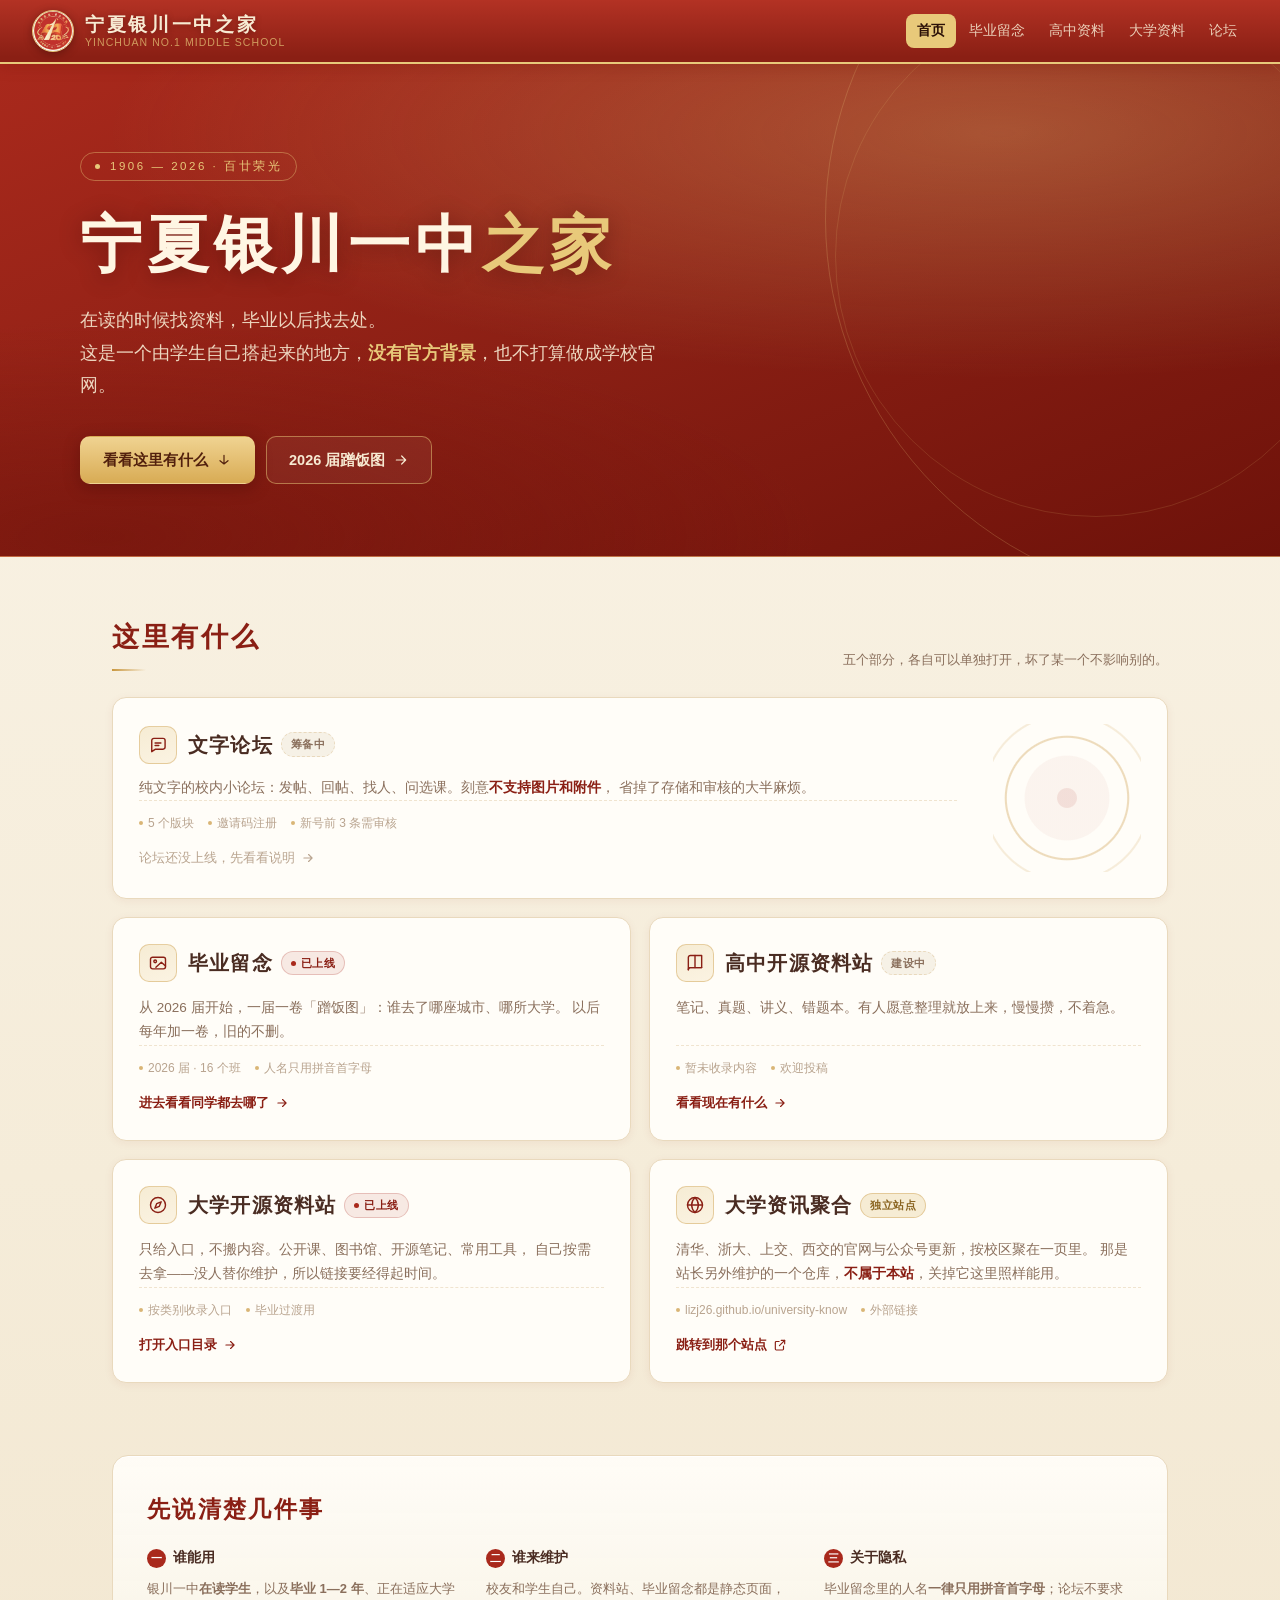
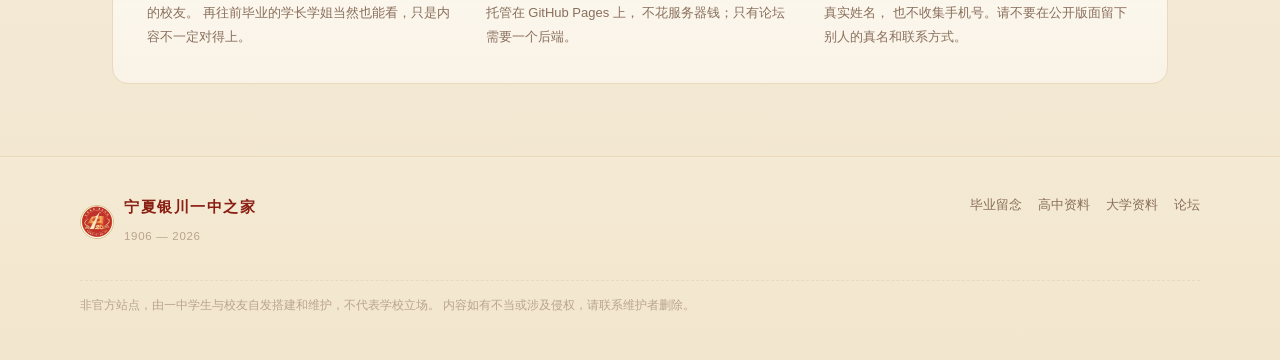
==== index.html @ 3a94ba64 "搭建宁夏银川一中之家门户：论坛占位、毕业留念按届分卷、高中/大学资料站 四个子站 + 门户首页，纯静态、无构建、无依赖，托管在 GitHub Pages。  - 门户：五个入口，视觉取自百廿校庆的绛红" ====
<!DOCTYPE html>
<html lang="zh-CN">
<head>
<meta charset="utf-8">
<meta name="viewport" content="width=device-width, initial-scale=1, viewport-fit=cover">
<meta name="theme-color" content="#a9291c">
<meta name="description" content="宁夏银川一中之家：文字论坛、毕业留念（蹭饭图）、高中开源资料、大学开源资料入口。面向银川一中在读学生与毕业 1—2 年的校友。">
<title>宁夏银川一中之家</title>
<link rel="icon" href="assets/emblem.png">
<link rel="stylesheet" href="assets/portal.css">
</head>
<body>

<header class="top">
  <a class="brand" href="./">
    <img class="brand-mark" src="assets/emblem.png" alt="" width="42" height="42">
    <span class="brand-text">
      <b>宁夏银川一中之家</b>
      <i>Yinchuan No.1 Middle School</i>
    </span>
  </a>
  <nav class="top-nav" aria-label="主导航">
    <a href="./" aria-current="page">首页</a>
    <a href="memory/">毕业留念</a>
    <a href="highschool/">高中资料</a>
    <a href="university/">大学资料</a>
    <a href="forum/" data-forum>论坛</a>
  </nav>
</header>

<section class="hero">
  <div class="hero-inner">
    <div class="hero-strip"><span></span>1906 — 2026 · 百廿荣光</div>
    <h1>宁夏银川一中<em>之家</em></h1>
    <p class="hero-sub">
      在读的时候找资料，毕业以后找去处。<br>
      这是一个由学生自己搭起来的地方，<b>没有官方背景</b>，也不打算做成学校官网。
    </p>
    <div class="hero-actions">
      <a class="btn btn-primary" href="#entries">
        看看这里有什么
        <svg viewBox="0 0 24 24" fill="none" stroke="currentColor" stroke-width="1.8" stroke-linecap="round" stroke-linejoin="round" aria-hidden="true"><path d="M12 5v13M6 13l6 5 6-5"/></svg>
      </a>
      <a class="btn btn-ghost" href="memory/">
        2026 届蹭饭图
        <svg viewBox="0 0 24 24" fill="none" stroke="currentColor" stroke-width="1.8" stroke-linecap="round" stroke-linejoin="round" aria-hidden="true"><path d="M5 12h13M13 6l6 6-6 6"/></svg>
      </a>
    </div>
  </div>
</section>

<main class="portal">
  <div class="sec-head" id="entries">
    <h2>这里有什么</h2>
    <p>五个部分，各自可以单独打开，坏了某一个不影响别的。</p>
  </div>

  <div class="entries">

    <!-- 1. 论坛 -->
    <a class="card card-main card-off" id="card-forum" href="forum/">
      <div class="card-body">
        <div class="card-top">
          <span class="card-ico" aria-hidden="true">
            <svg viewBox="0 0 24 24" fill="none" stroke="currentColor" stroke-width="1.7" stroke-linecap="round" stroke-linejoin="round"><path d="M20.5 14.5a2.5 2.5 0 0 1-2.5 2.5H9l-4.5 3V6.5A2.5 2.5 0 0 1 7 4h11a2.5 2.5 0 0 1 2.5 2.5z"/><path d="M8.5 9.5h7M8.5 12.5h4.5"/></svg>
          </span>
          <h3>文字论坛 <span class="chip chip-soon" id="forum-chip">筹备中</span></h3>
        </div>
        <p>
          纯文字的校内小论坛：发帖、回帖、找人、问选课。刻意<b>不支持图片和附件</b>，
          省掉了存储和审核的大半麻烦。
        </p>
        <div class="card-meta">
          <span>5 个版块</span>
          <span>邀请码注册</span>
          <span>新号前 3 条需审核</span>
        </div>
        <span class="card-go" id="forum-go">
          论坛还没上线，先看看说明
          <svg viewBox="0 0 24 24" fill="none" stroke="currentColor" stroke-width="2" stroke-linecap="round" stroke-linejoin="round" aria-hidden="true"><path d="M5 12h13M13 6l6 6-6 6"/></svg>
        </span>
      </div>
      <div class="card-art" aria-hidden="true"></div>
    </a>

    <!-- 2. 毕业留念 -->
    <a class="card" href="memory/">
      <div class="card-top">
        <span class="card-ico" aria-hidden="true">
          <svg viewBox="0 0 24 24" fill="none" stroke="currentColor" stroke-width="1.7" stroke-linecap="round" stroke-linejoin="round"><rect x="3" y="5" width="18" height="14" rx="2.5"/><circle cx="8.6" cy="10" r="1.6"/><path d="m21 15.5-5-4.5-6.5 6"/></svg>
        </span>
        <h3>毕业留念 <span class="chip chip-live">已上线</span></h3>
      </div>
      <p>
        从 2026 届开始，一届一卷「蹭饭图」：谁去了哪座城市、哪所大学。
        以后每年加一卷，旧的不删。
      </p>
      <div class="card-meta">
        <span>2026 届 · 16 个班</span>
        <span>人名只用拼音首字母</span>
      </div>
      <span class="card-go">进去看看同学都去哪了
        <svg viewBox="0 0 24 24" fill="none" stroke="currentColor" stroke-width="2" stroke-linecap="round" stroke-linejoin="round" aria-hidden="true"><path d="M5 12h13M13 6l6 6-6 6"/></svg>
      </span>
    </a>

    <!-- 3. 高中开源资料 -->
    <a class="card" href="highschool/">
      <div class="card-top">
        <span class="card-ico" aria-hidden="true">
          <svg viewBox="0 0 24 24" fill="none" stroke="currentColor" stroke-width="1.7" stroke-linecap="round" stroke-linejoin="round"><path d="M4 5.5A2.5 2.5 0 0 1 6.5 3H20v14.5H6.5A2.5 2.5 0 0 0 4 20z"/><path d="M12 3v14.5"/><path d="M4 20a2.5 2.5 0 0 1 2.5-2.5H20"/></svg>
        </span>
        <h3>高中开源资料站 <span class="chip chip-soon">建设中</span></h3>
      </div>
      <p>
        笔记、真题、讲义、错题本。有人愿意整理就放上来，慢慢攒，不着急。
      </p>
      <div class="card-meta">
        <span>暂未收录内容</span>
        <span>欢迎投稿</span>
      </div>
      <span class="card-go">看看现在有什么
        <svg viewBox="0 0 24 24" fill="none" stroke="currentColor" stroke-width="2" stroke-linecap="round" stroke-linejoin="round" aria-hidden="true"><path d="M5 12h13M13 6l6 6-6 6"/></svg>
      </span>
    </a>

    <!-- 4. 大学开源资料 -->
    <a class="card" href="university/">
      <div class="card-top">
        <span class="card-ico" aria-hidden="true">
          <svg viewBox="0 0 24 24" fill="none" stroke="currentColor" stroke-width="1.7" stroke-linecap="round" stroke-linejoin="round"><circle cx="12" cy="12" r="9"/><path d="m15.8 8.2-2.2 5.4-5.4 2.2 2.2-5.4z"/></svg>
        </span>
        <h3>大学开源资料站 <span class="chip chip-live">已上线</span></h3>
      </div>
      <p>
        只给入口，不搬内容。公开课、图书馆、开源笔记、常用工具，
        自己按需去拿——没人替你维护，所以链接要经得起时间。
      </p>
      <div class="card-meta">
        <span>按类别收录入口</span>
        <span>毕业过渡用</span>
      </div>
      <span class="card-go">打开入口目录
        <svg viewBox="0 0 24 24" fill="none" stroke="currentColor" stroke-width="2" stroke-linecap="round" stroke-linejoin="round" aria-hidden="true"><path d="M5 12h13M13 6l6 6-6 6"/></svg>
      </span>
    </a>

    <!-- 5. 大学资讯聚合（外部独立站） -->
    <a class="card" href="https://lizj26.github.io/university-know/" target="_blank" rel="noopener" data-ext="universityKnow">
      <div class="card-top">
        <span class="card-ico" aria-hidden="true">
          <svg viewBox="0 0 24 24" fill="none" stroke="currentColor" stroke-width="1.7" stroke-linecap="round" stroke-linejoin="round"><circle cx="12" cy="12" r="9"/><path d="M3 12h18"/><path d="M12 3c2.6 2.5 4 5.6 4 9s-1.4 6.5-4 9c-2.6-2.5-4-5.6-4-9s1.4-6.5 4-9z"/></svg>
        </span>
        <h3>大学资讯聚合 <span class="chip chip-ext">独立站点</span></h3>
      </div>
      <p>
        清华、浙大、上交、西交的官网与公众号更新，按校区聚在一页里。
        那是站长另外维护的一个仓库，<b>不属于本站</b>，关掉它这里照样能用。
      </p>
      <div class="card-meta">
        <span>lizj26.github.io/university-know</span>
        <span>外部链接</span>
      </div>
      <span class="card-go">跳转到那个站点
        <svg viewBox="0 0 24 24" fill="none" stroke="currentColor" stroke-width="2" stroke-linecap="round" stroke-linejoin="round" aria-hidden="true"><path d="M14 4h6v6"/><path d="M20 4 11 13"/><path d="M18 14v5a1.5 1.5 0 0 1-1.5 1.5H5.5A1.5 1.5 0 0 1 4 19V7.5A1.5 1.5 0 0 1 5.5 6h5"/></svg>
      </span>
    </a>

  </div>

  <section class="about">
    <h2>先说清楚几件事</h2>
    <div class="notes">
      <div class="note">
        <h3><i>一</i>谁能用</h3>
        <p>
          银川一中<b>在读学生</b>，以及<b>毕业 1—2 年</b>、正在适应大学的校友。
          再往前毕业的学长学姐当然也能看，只是内容不一定对得上。
        </p>
      </div>
      <div class="note">
        <h3><i>二</i>谁来维护</h3>
        <p>
          校友和学生自己。资料站、毕业留念都是静态页面，托管在 GitHub Pages 上，
          不花服务器钱；只有论坛需要一个后端。
        </p>
      </div>
      <div class="note">
        <h3><i>三</i>关于隐私</h3>
        <p>
          毕业留念里的人名<b>一律只用拼音首字母</b>；论坛不要求真实姓名，
          也不收集手机号。请不要在公开版面留下别人的真名和联系方式。
        </p>
      </div>
    </div>
  </section>
</main>

<footer>
  <div class="foot-inner">
    <div class="foot-brand">
      <img src="assets/emblem.png" alt="" width="34" height="34">
      <div>
        <b>宁夏银川一中之家</b>
        <span>1906 — 2026</span>
      </div>
    </div>
    <div class="foot-links">
      <a href="memory/">毕业留念</a>
      <a href="highschool/">高中资料</a>
      <a href="university/">大学资料</a>
      <a href="forum/">论坛</a>
    </div>
    <p class="foot-note">
      非官方站点，由一中学生与校友自发搭建和维护，不代表学校立场。
      内容如有不当或涉及侵权，请联系维护者删除。
    </p>
  </div>
</footer>

<script src="assets/site.config.js"></script>
<script>
(function(){
  var cfg = window.YCYEZ || {};

  /* 论坛：后端地址填了才可点，否则保持「筹备中」并指向占位说明页 */
  var card = document.getElementById("card-forum");
  var chip = document.getElementById("forum-chip");
  var go   = document.getElementById("forum-go");

  if (cfg.forumUrl) {
    card.classList.remove("card-off");
    card.href = cfg.forumUrl;
    card.target = "_blank";
    card.rel = "noopener";
    if (chip) { chip.className = "chip chip-live"; chip.textContent = "已上线"; }
    if (go) { go.firstChild.nodeValue = "进入论坛 "; }
    document.querySelectorAll("[data-forum]").forEach(function(a){
      a.href = cfg.forumUrl;
      a.target = "_blank";
      a.rel = "noopener";
    });
  }

  /* 外部站点地址以配置为准 */
  var ext = document.querySelector("[data-ext='universityKnow']");
  if (ext && cfg.universityKnow) ext.href = cfg.universityKnow;

  /* 平滑滚动（尊重「减少动态效果」偏好） */
  var reduce = window.matchMedia("(prefers-reduced-motion: reduce)").matches;
  document.querySelectorAll('a[href^="#"]').forEach(function(a){
    a.addEventListener("click", function(e){
      var t = document.querySelector(a.getAttribute("href"));
      if (!t) return;
      e.preventDefault();
      t.scrollIntoView({behavior: reduce ? "auto" : "smooth", block: "start"});
    });
  });
})();
</script>
</body>
</html>
---- assets/portal.css ----
/* ============================================================
 * 宁夏银川一中之家 · 门户样式
 * 视觉沿用「百廿校庆」绛红 + 鎏金，与毕业留念子站同一套语言
 * ============================================================ */

:root{
  --bg:#faf4e8;
  --paper:#fffdf8;
  --ink:#4a2c22;
  --ink-soft:#8a6f5c;
  --ink-faint:#b9a48f;

  --red:#a9291c;
  --red-deep:#8a1f14;
  --red-dark:#6e120a;
  --red-soft:#f7e8dd;

  --gold:#c9973f;
  --gold-hi:#e8c97a;
  --gold-soft:#f6ecd4;

  --line:#e9d9bd;
  --line-soft:#f0e4cf;

  --ease:cubic-bezier(.22,.61,.36,1);
}

*{box-sizing:border-box;margin:0;padding:0}

html{-webkit-text-size-adjust:100%}
body{
  font-family:"PingFang SC","Microsoft YaHei","Source Han Sans SC","Noto Sans SC",sans-serif;
  color:var(--ink);
  background:var(--bg);
  background-image:linear-gradient(180deg,#faf4e8 0%,#f5ecd9 60%,#f2e6cf 100%);
  min-height:100vh;
  display:flex;flex-direction:column;   /* 内容短时把页脚压到底 */
  line-height:1.7;
  -webkit-font-smoothing:antialiased;
}
main{flex:1 0 auto}
@supports (min-height:100dvh){ body{min-height:100dvh} }

a{color:inherit;text-decoration:none}
img{max-width:100%;display:block}
button{font:inherit;color:inherit}

:focus-visible{
  outline:2px solid var(--gold);
  outline-offset:3px;
  border-radius:4px;
}

/* 楷体标题（系统自带，不额外加载字体） */
.kai{
  font-family:"KaiTi","STKaiti","Kaiti SC","PingFang SC",serif;
  font-weight:700;
}

/* ============================ 顶栏 ============================ */
.top{
  position:sticky;top:0;z-index:40;
  display:flex;align-items:center;gap:16px;flex-wrap:wrap;
  padding:10px clamp(14px,3vw,32px);
  background:linear-gradient(180deg,#b33224,#8a1f14 92%);
  border-bottom:2px solid var(--gold-hi);
  box-shadow:0 2px 14px rgba(110,18,10,.28);
  padding-top:calc(10px + env(safe-area-inset-top));
}

.brand{display:flex;align-items:center;gap:11px;min-width:0;flex:1 1 auto}
.brand-mark{
  width:42px;height:42px;flex:0 0 auto;border-radius:50%;
  border:1.5px solid var(--gold-hi);
  box-shadow:0 2px 8px rgba(60,10,6,.45);
  object-fit:cover;background:#8a1f14;
}
.brand-text{display:flex;flex-direction:column;min-width:0;line-height:1.25}
.brand-text b{
  font-family:"KaiTi","STKaiti",serif;font-weight:700;
  font-size:19px;letter-spacing:.14em;color:#f7ead2;
  text-shadow:0 1px 6px rgba(60,10,6,.45);
  white-space:nowrap;
}
.brand-text i{
  font-style:normal;font-size:10.5px;letter-spacing:.1em;
  color:rgba(232,201,122,.72);text-transform:uppercase;
  white-space:nowrap;overflow:hidden;text-overflow:ellipsis;
}

.top-nav{display:flex;align-items:center;gap:2px;flex-wrap:wrap}
.top-nav a{
  position:relative;display:inline-flex;align-items:center;gap:5px;
  padding:6px 11px;border-radius:8px;
  font-size:13.5px;color:rgba(247,234,210,.86);
  transition:background .18s var(--ease),color .18s var(--ease);
  white-space:nowrap;
}
.top-nav a:hover{background:rgba(247,234,210,.14);color:#fff8e8}
.top-nav a[aria-current=page]{color:#2b1007;background:var(--gold-hi);font-weight:600}
.top-nav a[data-pending]::after{
  content:"";width:5px;height:5px;border-radius:50%;
  background:var(--gold-hi);opacity:.9;
}

/* ============================ 首屏 ============================ */
.hero{
  position:relative;overflow:hidden;
  background:
    radial-gradient(120% 86% at 78% 14%,rgba(232,201,122,.30) 0%,rgba(232,201,122,0) 58%),
    radial-gradient(90% 70% at 8% 96%,rgba(110,18,10,.55) 0%,rgba(110,18,10,0) 62%),
    linear-gradient(158deg,#a9291c 0%,#8a1f14 52%,#6e120a 100%);
  color:#f7ead2;
  padding:clamp(44px,7vw,86px) clamp(14px,3vw,32px) clamp(40px,6vw,72px);
  border-bottom:1px solid rgba(232,201,122,.4);
}
/* 金色细弧线（纯 CSS，不用图片） */
.hero::before,.hero::after{
  content:"";position:absolute;border-radius:50%;
  border:1px solid rgba(232,201,122,.22);
  pointer-events:none;
}
.hero::before{width:min(760px,120vw);height:min(760px,120vw);right:-24%;top:-46%}
.hero::after{width:min(520px,96vw);height:min(520px,96vw);right:-6%;top:-14%;
  border-color:rgba(232,201,122,.14)}

.hero-inner{position:relative;z-index:1;max-width:1120px;margin:0 auto}

.hero-strip{
  display:inline-flex;align-items:center;gap:10px;
  font-size:11.5px;letter-spacing:.22em;color:var(--gold-hi);
  border:1px solid rgba(232,201,122,.42);
  border-radius:999px;padding:4px 14px;margin-bottom:clamp(18px,3vw,28px);
  text-transform:uppercase;
}
.hero-strip span{width:5px;height:5px;border-radius:50%;background:var(--gold-hi)}

.hero h1{
  font-family:"KaiTi","STKaiti",serif;font-weight:700;
  font-size:clamp(34px,6.4vw,62px);
  letter-spacing:.08em;line-height:1.18;
  color:#fff6e3;
  text-shadow:0 3px 22px rgba(50,8,4,.42);
}
.hero h1 em{font-style:normal;color:var(--gold-hi)}

.hero-sub{
  margin-top:clamp(14px,2.4vw,22px);
  font-size:clamp(14.5px,1.9vw,17.5px);
  color:rgba(247,234,210,.9);
  max-width:34em;line-height:1.85;
}
.hero-sub b{color:var(--gold-hi);font-weight:600}

.hero-actions{
  display:flex;flex-wrap:wrap;gap:11px;
  margin-top:clamp(24px,3.6vw,34px);
}
.btn{
  display:inline-flex;align-items:center;gap:8px;
  padding:11px 22px;border-radius:10px;
  font-size:14.5px;font-weight:600;
  transition:transform .18s var(--ease),box-shadow .18s var(--ease),
             background .18s var(--ease),border-color .18s var(--ease);
  border:1px solid transparent;
}
.btn svg{width:16px;height:16px}
.btn-primary{
  background:linear-gradient(180deg,#f0d391,#d8ab54);
  color:#52200d;
  box-shadow:0 4px 16px rgba(60,10,6,.34);
}
.btn-primary:hover{transform:translateY(-2px);box-shadow:0 8px 22px rgba(60,10,6,.42)}
.btn-ghost{
  border-color:rgba(232,201,122,.5);
  color:#f7ead2;background:rgba(247,234,210,.06);
}
.btn-ghost:hover{background:rgba(247,234,210,.16);border-color:var(--gold-hi);transform:translateY(-2px)}

/* ============================ 主体 ============================ */
main.portal{max-width:1120px;margin:0 auto;width:100%;padding:clamp(30px,5vw,58px) clamp(14px,3vw,32px) 0}

.sec-head{
  display:flex;align-items:flex-end;justify-content:space-between;
  gap:14px;flex-wrap:wrap;margin-bottom:clamp(18px,3vw,26px);
}
.sec-head h2{
  font-family:"KaiTi","STKaiti",serif;font-weight:700;
  font-size:clamp(21px,2.8vw,27px);letter-spacing:.1em;color:var(--red-deep);
}
.sec-head h2::after{
  content:"";display:block;width:34px;height:2px;margin-top:8px;
  background:linear-gradient(90deg,var(--gold),rgba(201,151,63,0));
}
.sec-head p{font-size:13px;color:var(--ink-soft);max-width:30em}

/* ---------------------------- 入口卡片 ---------------------------- */
.entries{
  display:grid;grid-template-columns:repeat(2,minmax(0,1fr));
  gap:clamp(12px,1.6vw,18px);
}
.card{
  position:relative;display:flex;flex-direction:column;
  background:var(--paper);
  border:1px solid var(--line);
  border-radius:14px;
  padding:clamp(18px,2.4vw,26px);
  box-shadow:0 2px 10px rgba(138,31,20,.06);
  transition:transform .2s var(--ease),box-shadow .2s var(--ease),border-color .2s var(--ease);
  overflow:hidden;
}
/* 顶部金线，hover 时从中间展开 */
.card::before{
  content:"";position:absolute;top:0;left:0;right:0;height:2px;
  background:linear-gradient(90deg,rgba(201,151,63,0),var(--gold),rgba(201,151,63,0));
  transform:scaleX(0);transform-origin:center;
  transition:transform .32s var(--ease);
}
.card:hover{
  transform:translateY(-3px);
  border-color:rgba(201,151,63,.55);
  box-shadow:0 12px 30px rgba(138,31,20,.13);
}
.card:hover::before{transform:scaleX(1)}

.card-main{grid-column:1/-1}
@media (min-width:720px){
  .card-main{flex-direction:row;align-items:center;gap:clamp(20px,3vw,36px)}
  .card-main .card-body{flex:1 1 auto}
  .card-main .card-art{flex:0 0 auto;width:148px}
}

.card-top{display:flex;align-items:center;gap:11px;margin-bottom:12px}
.card-ico{
  width:38px;height:38px;flex:0 0 auto;border-radius:10px;
  display:grid;place-items:center;
  background:linear-gradient(160deg,var(--gold-soft),#fbf3e2);
  border:1px solid rgba(201,151,63,.4);
  color:var(--red-deep);
}
.card-ico svg{width:20px;height:20px}

.card h3{
  font-family:"KaiTi","STKaiti",serif;font-weight:700;
  font-size:clamp(17px,2.1vw,20px);letter-spacing:.06em;color:var(--ink);
  display:flex;align-items:center;gap:8px;flex-wrap:wrap;
}
.card p{font-size:13.5px;color:var(--ink-soft);line-height:1.8;margin-top:2px}
.card p b{color:var(--red-deep);font-weight:600}

.chip{
  display:inline-flex;align-items:center;gap:5px;
  font-size:11px;font-weight:600;letter-spacing:.04em;
  padding:2px 9px;border-radius:999px;
  border:1px solid transparent;white-space:nowrap;
}
.chip-live{background:rgba(169,41,28,.09);color:var(--red-deep);border-color:rgba(169,41,28,.22)}
.chip-live::before{content:"";width:5px;height:5px;border-radius:50%;background:var(--red)}
.chip-soon{background:#f6f1e6;color:var(--ink-soft);border-color:var(--line);border-style:dashed}
.chip-ext{background:var(--gold-soft);color:#8a6420;border-color:rgba(201,151,63,.4)}

.card-meta{
  display:flex;flex-wrap:wrap;gap:6px 14px;
  margin-top:auto;                  /* 描述长短不一时，底部元信息对齐 */
  padding-top:12px;
  border-top:1px dashed var(--line-soft);
  font-size:12px;color:var(--ink-faint);
}
.card-meta span{display:inline-flex;align-items:center;gap:5px}
.card-meta span::before{content:"";width:4px;height:4px;border-radius:50%;background:var(--gold);opacity:.7}

.card-go{
  margin-top:14px;
  display:inline-flex;align-items:center;gap:6px;
  font-size:13px;font-weight:600;color:var(--red-deep);
}
.card-go svg{width:14px;height:14px;transition:transform .2s var(--ease)}
.card:hover .card-go svg{transform:translateX(4px)}
.card.card-off .card-go{color:var(--ink-faint);font-weight:500}
.card.card-off:hover{transform:none;box-shadow:0 2px 10px rgba(138,31,20,.06);border-color:var(--line)}
.card.card-off:hover::before{transform:scaleX(0)}

/* 主卡右侧装饰（纯 CSS 同心圆） */
.card-art{
  display:none;aspect-ratio:1;border-radius:14px;
  background:
    radial-gradient(circle at 50% 50%,rgba(169,41,28,.10) 0 9%,rgba(169,41,28,0) 10%),
    radial-gradient(circle at 50% 50%,rgba(169,41,28,.045) 0 40%,transparent 41%),
    radial-gradient(circle at 50% 50%,transparent 0 57%,rgba(201,151,63,.32) 58% 59%,transparent 60%),
    radial-gradient(circle at 50% 50%,transparent 0 78%,rgba(201,151,63,.16) 79% 80%,transparent 81%);
}
@media (min-width:720px){ .card-art{display:block} }

/* ---------------------------- 说明区 ---------------------------- */
.about{
  margin-top:clamp(42px,7vw,72px);
  padding:clamp(22px,3.4vw,34px);
  border:1px solid var(--line);
  border-radius:16px;
  background:
    linear-gradient(180deg,rgba(255,253,248,.96),rgba(250,244,232,.92));
  box-shadow:inset 0 1px 0 #fff;
}
.about h2{
  font-family:"KaiTi","STKaiti",serif;font-weight:700;
  font-size:clamp(19px,2.5vw,23px);letter-spacing:.1em;color:var(--red-deep);
  margin-bottom:18px;
}
.notes{
  display:grid;grid-template-columns:repeat(auto-fit,minmax(228px,1fr));
  gap:clamp(16px,2.6vw,30px);
}
.note h3{
  font-size:13.5px;font-weight:700;color:var(--ink);
  display:flex;align-items:center;gap:7px;margin-bottom:7px;
}
.note h3 i{
  font-style:normal;font-family:"KaiTi",serif;
  width:19px;height:19px;border-radius:50%;
  display:grid;place-items:center;
  font-size:11px;color:#fff;
  background:var(--red);flex:0 0 auto;
}
.note p{font-size:13px;color:var(--ink-soft);line-height:1.85}
.note p strong{color:var(--red-deep);font-weight:600}

/* ============================ 页脚 ============================ */
footer{
  margin-top:clamp(42px,7vw,72px);
  border-top:1px solid var(--line);
  background:linear-gradient(180deg,rgba(246,236,212,.5),rgba(242,230,207,.9));
  padding:clamp(24px,3.6vw,38px) clamp(14px,3vw,32px) calc(clamp(28px,4vw,44px) + env(safe-area-inset-bottom));
}
.foot-inner{
  max-width:1120px;margin:0 auto;
  display:flex;gap:18px;flex-wrap:wrap;align-items:flex-start;justify-content:space-between;
}
.foot-brand{display:flex;align-items:center;gap:10px;min-width:0}
.foot-brand img{width:34px;height:34px;border-radius:50%;border:1px solid rgba(201,151,63,.5)}
.foot-brand b{
  font-family:"KaiTi",serif;font-size:15px;color:var(--red-deep);letter-spacing:.1em;
  display:block;
}
.foot-brand span{font-size:11.5px;color:var(--ink-faint);letter-spacing:.06em}
.foot-links{display:flex;gap:16px;flex-wrap:wrap;font-size:12.5px;color:var(--ink-soft)}
.foot-links a:hover{color:var(--red-deep);text-decoration:underline;text-underline-offset:3px}
.foot-note{
  width:100%;margin-top:14px;padding-top:14px;
  border-top:1px dashed var(--line);
  font-size:11.5px;color:var(--ink-faint);line-height:1.8;
}

/* ============================ 响应式 ============================ */
@media (max-width:719px){
  .entries{grid-template-columns:1fr}
  .brand-text i{display:none}
  .top{padding-left:14px;padding-right:14px}
  .top-nav{width:100%;justify-content:space-between;gap:0;
    border-top:1px solid rgba(232,201,122,.22);margin-top:8px;padding-top:6px}
  .top-nav a{padding:5px 8px;font-size:12.5px}
}

@media (prefers-reduced-motion:reduce){
  *{transition:none!important;animation:none!important}
  .card:hover{transform:none}
}
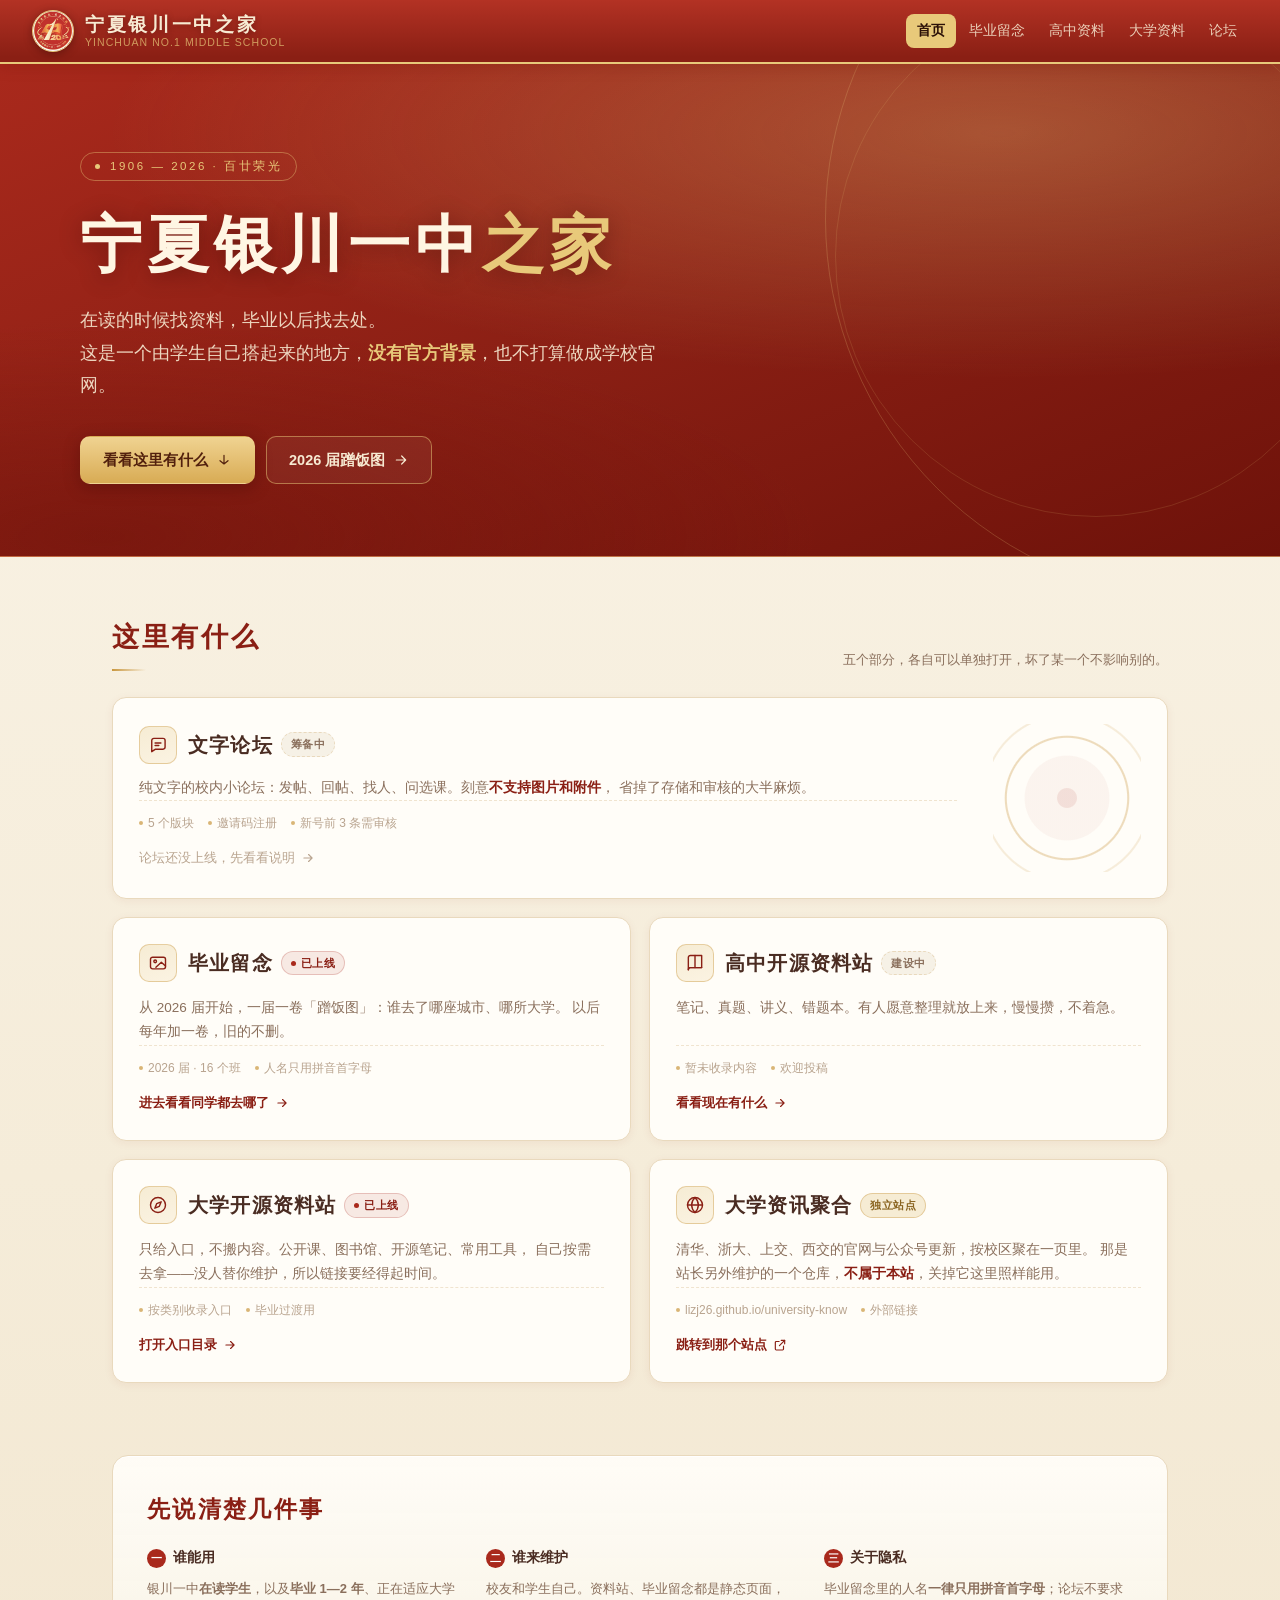
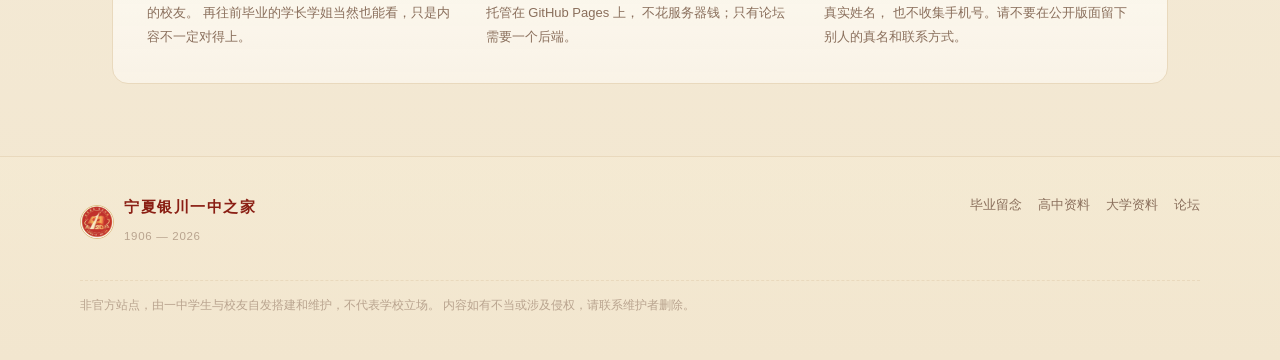
==== commit 456feea1: "图片按真实尺寸重出，重资源改为按需加载，新增零素材 3D 首屏实验 图片：全站 2.5MB → 249KB - 徽标 512px 却只显示 42px，148K → 30K（毕业留念页同款同理） - 头" ====
--- a/index.html
+++ b/index.html
@@ -13,7 +13,7 @@
 
 <header class="top">
   <a class="brand" href="./">
-    <img class="brand-mark" src="assets/emblem.png" alt="" width="42" height="42">
+    <img class="brand-mark" src="assets/emblem.png" alt="" width="42" height="42" decoding="async" fetchpriority="high">
     <span class="brand-text">
       <b>宁夏银川一中之家</b>
       <i>Yinchuan No.1 Middle School</i>
@@ -199,7 +199,7 @@
 <footer>
   <div class="foot-inner">
     <div class="foot-brand">
-      <img src="assets/emblem.png" alt="" width="34" height="34">
+      <img src="assets/emblem.png" alt="" width="34" height="34" loading="lazy" decoding="async">
       <div>
         <b>宁夏银川一中之家</b>
         <span>1906 — 2026</span>
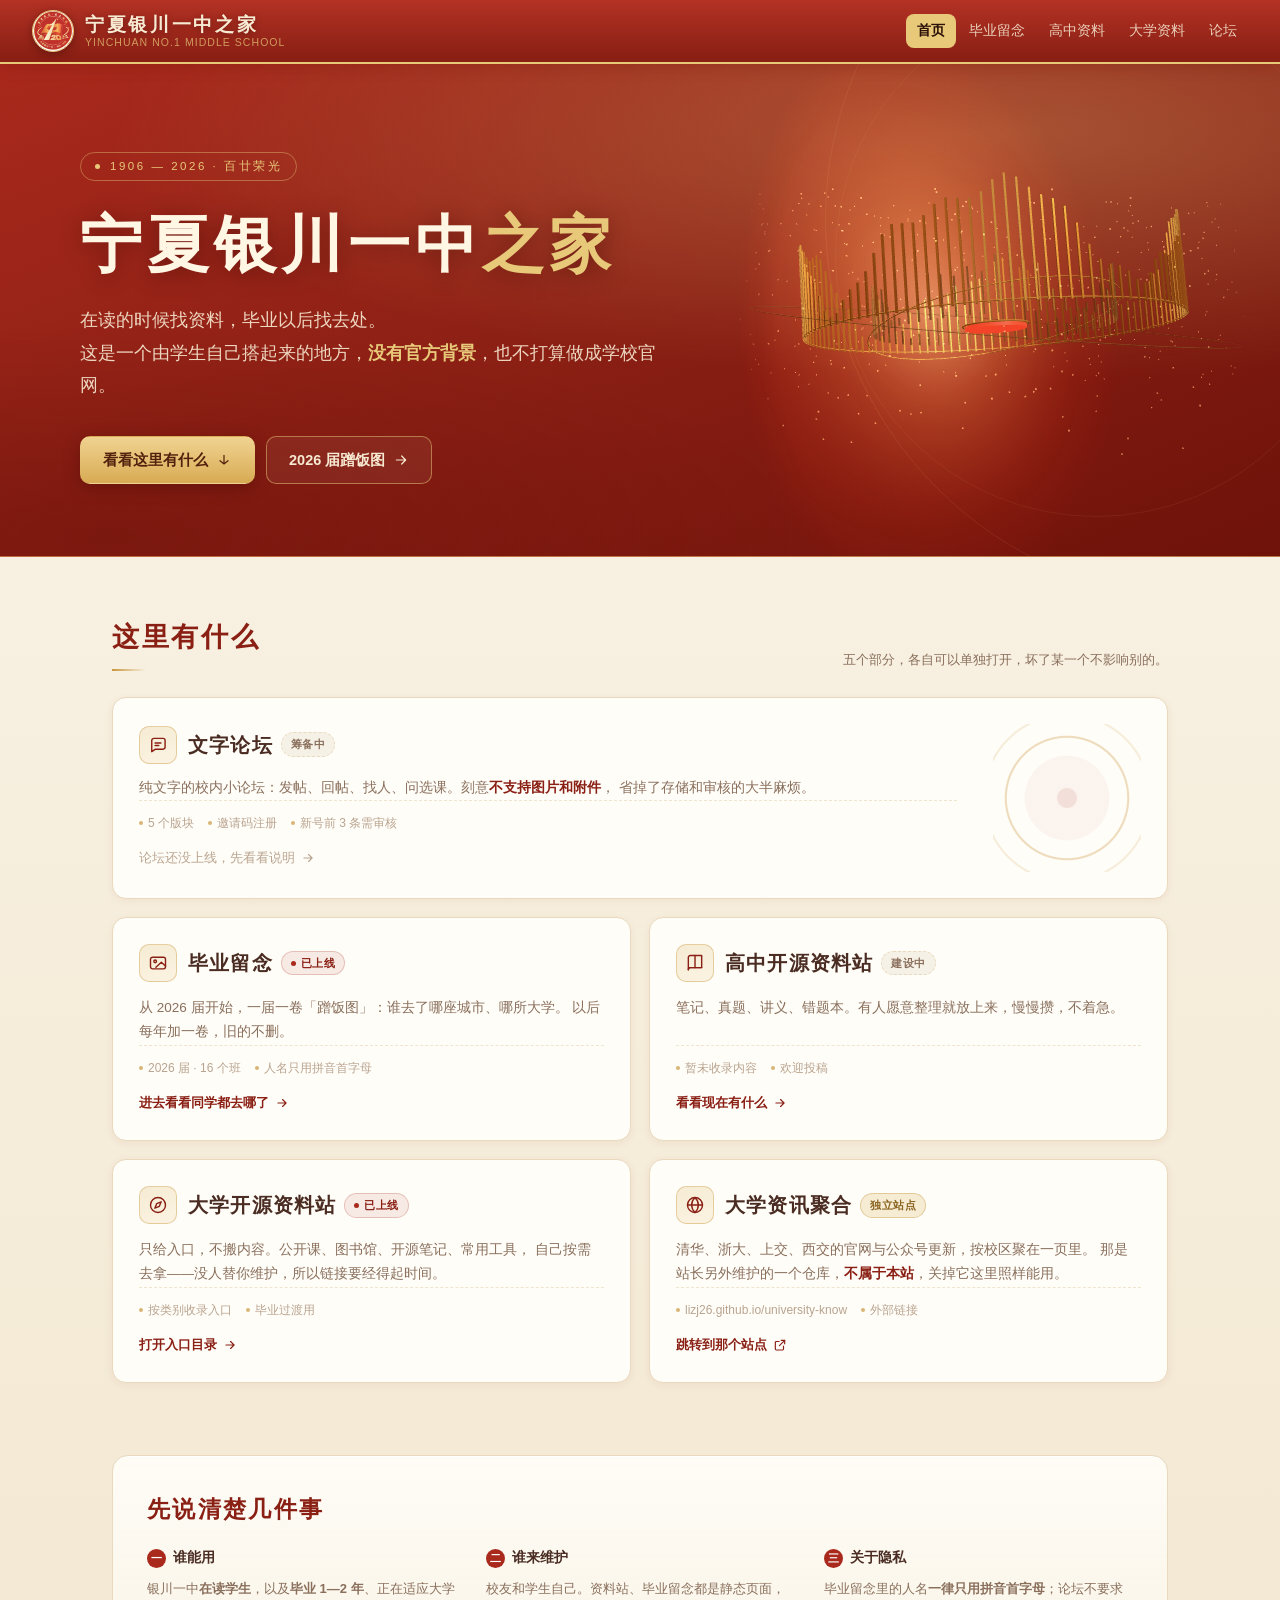
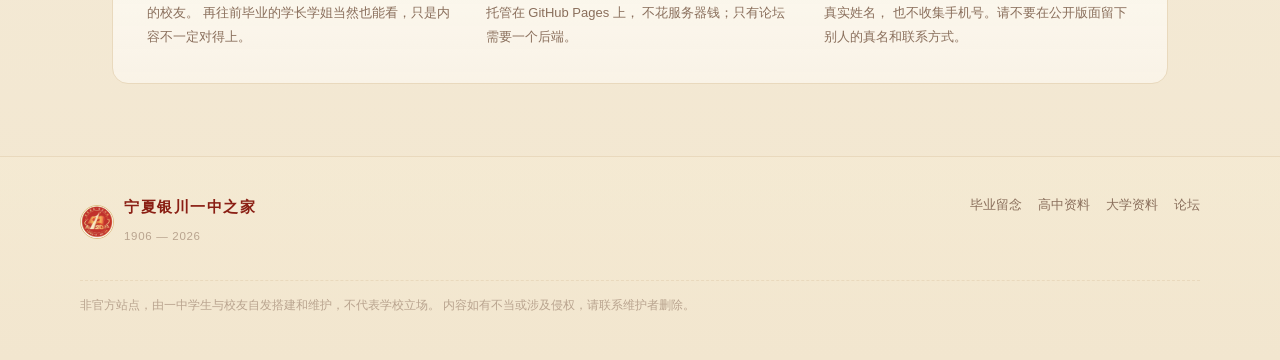
==== commit a9a1af88: "首屏并入零素材 3D（金色光冠），实验页收编为正式实现 - assets/hero3d.js：120 根金柱 + 3 圈细环 + 520 颗金尘 + 中央红印，全部运行时生成，   不加载任何图片/模" ====
--- a/index.html
+++ b/index.html
@@ -29,6 +29,8 @@
 </header>
 
 <section class="hero">
+  <!-- 首屏 3D：零素材，纯程序化。默认透明，脚本挂成功才淡入；关掉它页面一切照旧 -->
+  <div class="hero-3d" id="hero3d-wrap" aria-hidden="true"><canvas id="hero3d"></canvas></div>
   <div class="hero-inner">
     <div class="hero-strip"><span></span>1906 — 2026 · 百廿荣光</div>
     <h1>宁夏银川一中<em>之家</em></h1>
@@ -258,5 +260,49 @@
   });
 })();
 </script>
+
+<script>
+/* ---------- 首屏 3D 按需加载 ----------
+   原则：先让页面能看、能用，3D 永远最后来；条件不满足就一个字节都不下载。
+   下面这段判断必须在任何 load() 之前 —— 一旦脚本发出去就收不回来了。 */
+(function(){
+  var canvas = document.getElementById('hero3d');
+  if (!canvas) return;
+  var force = /[?&]force3d=1/.test(location.search);   /* 调试用：绕过全部判断 */
+
+  if (!force){
+    if (window.innerWidth < 1100) return;              /* 窄屏（CSS 里也已隐藏） */
+    var c = navigator.connection || {};
+    if (c.saveData || /(^|-)2g$/.test(c.effectiveType || '')) return;
+    if (navigator.deviceMemory && navigator.deviceMemory <= 2) return;
+    try { if (matchMedia('(prefers-reduced-motion: reduce)').matches) return; } catch (e) {}
+  }
+
+  function load(src, ok, fail){
+    var s = document.createElement('script');
+    s.src = src;
+    s.async = true;
+    s.onload = ok;
+    s.onerror = fail;
+    document.head.appendChild(s);
+  }
+
+  function boot(){
+    var api = false;
+    try { api = window.YCYEZ_HERO && window.YCYEZ_HERO.mount(canvas); } catch (e) { api = false; }
+    /* 挂不起来就什么都不加：.hero-3d 保持 opacity:0，原有 CSS 视觉原样生效 */
+    if (api) document.body.classList.add('has3d');
+  }
+
+  var idle = window.requestIdleCallback || function(f){ return setTimeout(f, 200); };
+  idle(function(){
+    /* three.min.js 用的是 memory/ 里那一份（全站共用，不另存副本）。
+       拿不到就静默放弃，不影响任何一个入口。 */
+    load('memory/assets/three.min.js',
+      function(){ load('assets/hero3d.js', boot, function(){}); },
+      function(){});
+  });
+})();
+</script>
 </body>
 </html>
--- a/assets/portal.css
+++ b/assets/portal.css
@@ -177,6 +177,32 @@
 }
 .btn-ghost:hover{background:rgba(247,234,210,.16);border-color:var(--gold-hi);transform:translateY(-2px)}
 
+/* ---------------- 首屏 3D 层（零素材，可整体关掉） ----------------
+   默认不显示：只有脚本真的把 WebGL 挂起来之后才淡入。
+   这样即便 three.js 没加载 / 设备不支持，首屏也还是原来那套 CSS 视觉，
+   不会出现一块空白，也不会因为 opacity:0 的层挡住按钮（pointer-events:none）。 */
+.hero-3d{
+  position:absolute;z-index:0;pointer-events:none;
+  left:auto;right:-2%;top:-12%;bottom:-14%;width:min(760px,54vw);
+  opacity:0;transition:opacity .6s var(--ease);
+  /* 只在最外圈淡出：柱阵本身要完整，遮太狠会把环的边缘啃掉 */
+  mask-image:radial-gradient(closest-side,#000 84%,transparent 100%);
+  -webkit-mask-image:radial-gradient(closest-side,#000 84%,transparent 100%);
+}
+.hero-3d canvas{display:block;width:100%;height:100%}
+body.has3d .hero-3d{opacity:.96}
+/* 3D 上来之后，原来那两道 CSS 金弧退成淡淡的底，别和柱阵抢 */
+.hero::before,.hero::after{transition:opacity .6s var(--ease)}
+body.has3d .hero::before{opacity:.42}
+body.has3d .hero::after{opacity:.55}
+/* 窄屏不启用：柱阵会糊在标题后面，可读性不划算，低端机也省 GPU */
+@media (max-width:1099px){ .hero-3d{display:none} }
+/* 1100—1399：标题还占得挺宽，柱阵收小并往右推，只在中缝露一点，别压字 */
+@media (min-width:1100px) and (max-width:1399px){
+  .hero-3d{width:min(520px,44vw);right:2%;top:-24%;bottom:-26%}
+  body.has3d .hero-3d{opacity:.9}
+}
+
 /* ============================ 主体 ============================ */
 main.portal{max-width:1120px;margin:0 auto;width:100%;padding:clamp(30px,5vw,58px) clamp(14px,3vw,32px) 0}
 
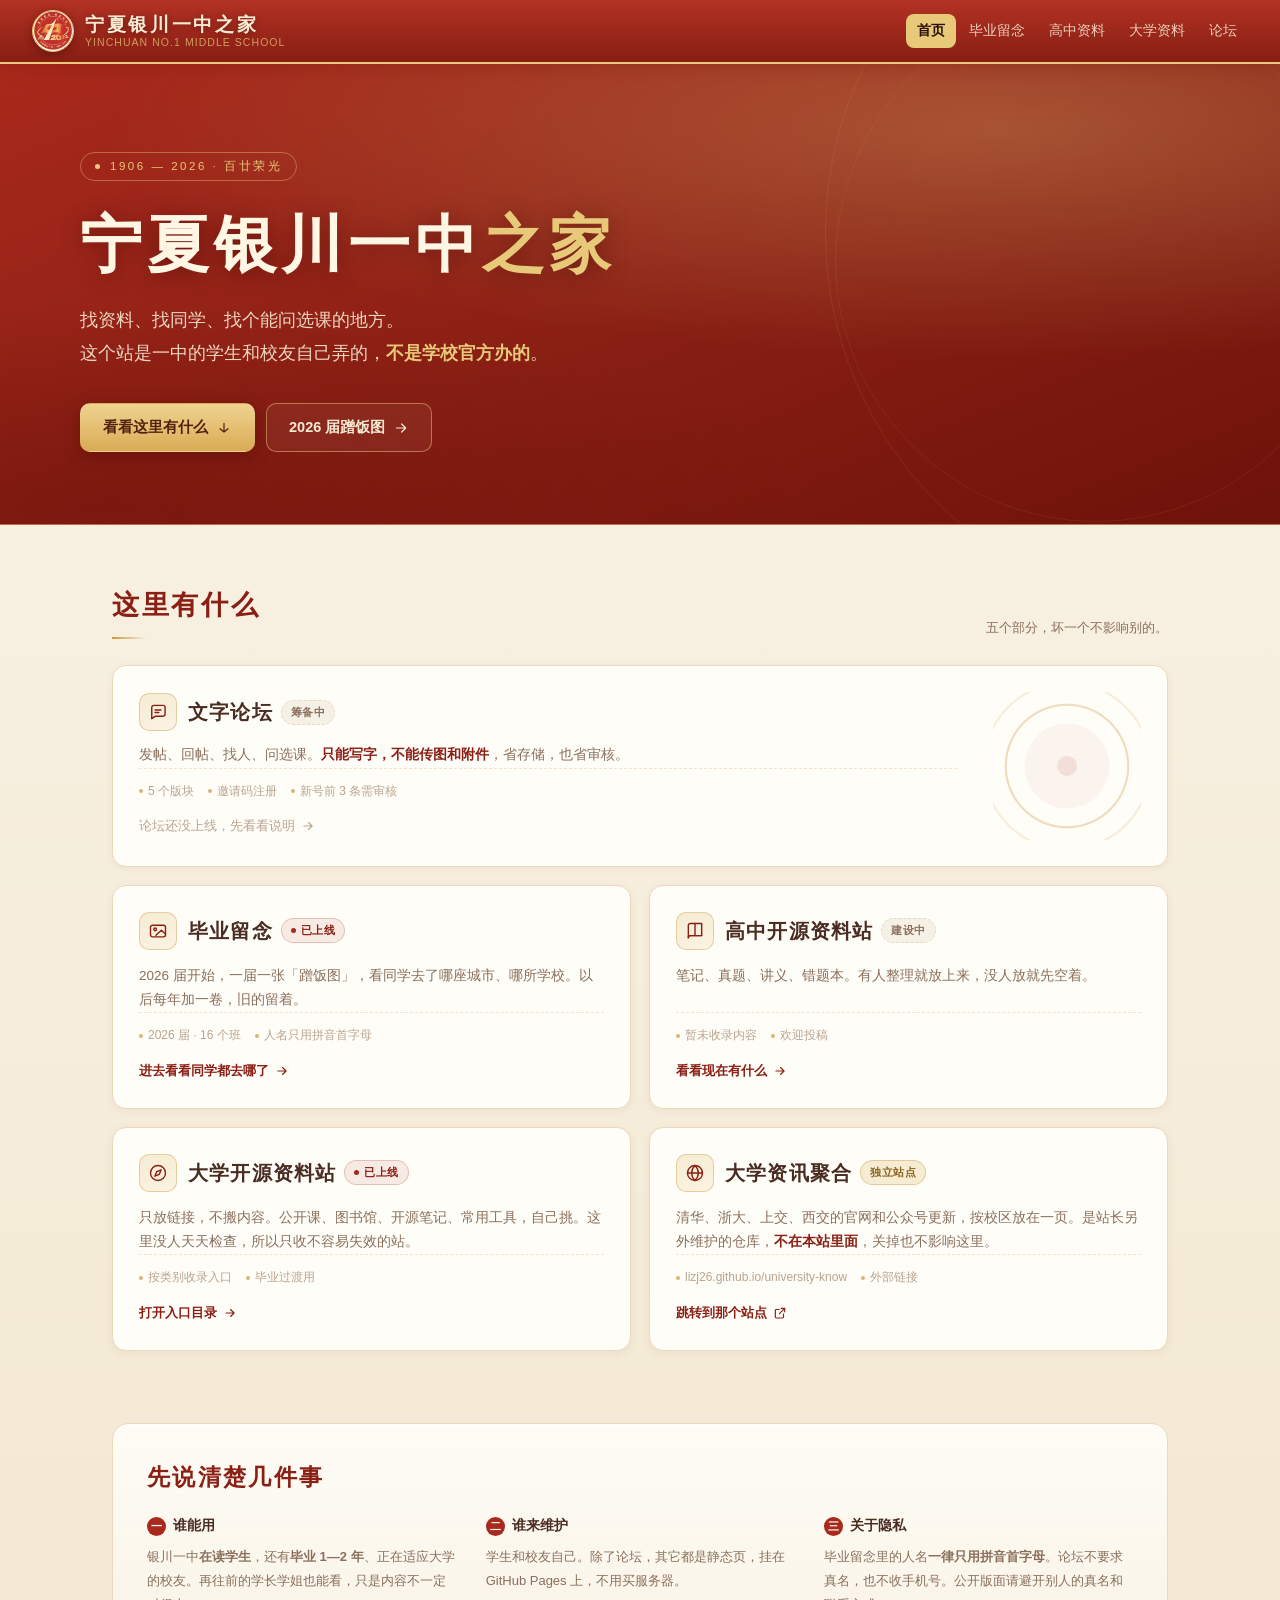
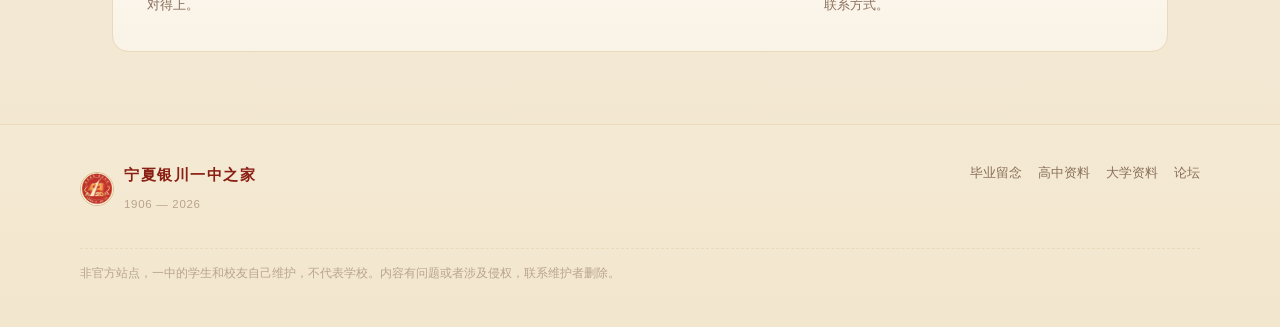
==== commit 1f7ca33d: "改掉页面文案的 AI 腔 首页、高中、大学、论坛、404 五页正文重写：句子改短，去掉破折号串解释、 "不是A而是B"、"既…又…"这类对仗，以及替读者下结论的旁白。 顺手把页脚口径统一成一句话，中文" ====
--- a/index.html
+++ b/index.html
@@ -35,8 +35,8 @@
     <div class="hero-strip"><span></span>1906 — 2026 · 百廿荣光</div>
     <h1>宁夏银川一中<em>之家</em></h1>
     <p class="hero-sub">
-      在读的时候找资料，毕业以后找去处。<br>
-      这是一个由学生自己搭起来的地方，<b>没有官方背景</b>，也不打算做成学校官网。
+      找资料、找同学、找个能问选课的地方。<br>
+      这个站是一中的学生和校友自己弄的，<b>不是学校官方办的</b>。
     </p>
     <div class="hero-actions">
       <a class="btn btn-primary" href="#entries">
@@ -54,7 +54,7 @@
 <main class="portal">
   <div class="sec-head" id="entries">
     <h2>这里有什么</h2>
-    <p>五个部分，各自可以单独打开，坏了某一个不影响别的。</p>
+    <p>五个部分，坏一个不影响别的。</p>
   </div>
 
   <div class="entries">
@@ -69,8 +69,7 @@
           <h3>文字论坛 <span class="chip chip-soon" id="forum-chip">筹备中</span></h3>
         </div>
         <p>
-          纯文字的校内小论坛：发帖、回帖、找人、问选课。刻意<b>不支持图片和附件</b>，
-          省掉了存储和审核的大半麻烦。
+          发帖、回帖、找人、问选课。<b>只能写字，不能传图和附件</b>，省存储，也省审核。
         </p>
         <div class="card-meta">
           <span>5 个版块</span>
@@ -94,8 +93,7 @@
         <h3>毕业留念 <span class="chip chip-live">已上线</span></h3>
       </div>
       <p>
-        从 2026 届开始，一届一卷「蹭饭图」：谁去了哪座城市、哪所大学。
-        以后每年加一卷，旧的不删。
+        2026 届开始，一届一张「蹭饭图」，看同学去了哪座城市、哪所学校。以后每年加一卷，旧的留着。
       </p>
       <div class="card-meta">
         <span>2026 届 · 16 个班</span>
@@ -115,7 +113,7 @@
         <h3>高中开源资料站 <span class="chip chip-soon">建设中</span></h3>
       </div>
       <p>
-        笔记、真题、讲义、错题本。有人愿意整理就放上来，慢慢攒，不着急。
+        笔记、真题、讲义、错题本。有人整理就放上来，没人放就先空着。
       </p>
       <div class="card-meta">
         <span>暂未收录内容</span>
@@ -135,8 +133,7 @@
         <h3>大学开源资料站 <span class="chip chip-live">已上线</span></h3>
       </div>
       <p>
-        只给入口，不搬内容。公开课、图书馆、开源笔记、常用工具，
-        自己按需去拿——没人替你维护，所以链接要经得起时间。
+        只放链接，不搬内容。公开课、图书馆、开源笔记、常用工具，自己挑。这里没人天天检查，所以只收不容易失效的站。
       </p>
       <div class="card-meta">
         <span>按类别收录入口</span>
@@ -156,8 +153,7 @@
         <h3>大学资讯聚合 <span class="chip chip-ext">独立站点</span></h3>
       </div>
       <p>
-        清华、浙大、上交、西交的官网与公众号更新，按校区聚在一页里。
-        那是站长另外维护的一个仓库，<b>不属于本站</b>，关掉它这里照样能用。
+        清华、浙大、上交、西交的官网和公众号更新，按校区放在一页。是站长另外维护的仓库，<b>不在本站里面</b>，关掉也不影响这里。
       </p>
       <div class="card-meta">
         <span>lizj26.github.io/university-know</span>
@@ -176,22 +172,19 @@
       <div class="note">
         <h3><i>一</i>谁能用</h3>
         <p>
-          银川一中<b>在读学生</b>，以及<b>毕业 1—2 年</b>、正在适应大学的校友。
-          再往前毕业的学长学姐当然也能看，只是内容不一定对得上。
+          银川一中<b>在读学生</b>，还有<b>毕业 1—2 年</b>、正在适应大学的校友。再往前的学长学姐也能看，只是内容不一定对得上。
         </p>
       </div>
       <div class="note">
         <h3><i>二</i>谁来维护</h3>
         <p>
-          校友和学生自己。资料站、毕业留念都是静态页面，托管在 GitHub Pages 上，
-          不花服务器钱；只有论坛需要一个后端。
+          学生和校友自己。除了论坛，其它都是静态页，挂在 GitHub Pages 上，不用买服务器。
         </p>
       </div>
       <div class="note">
         <h3><i>三</i>关于隐私</h3>
         <p>
-          毕业留念里的人名<b>一律只用拼音首字母</b>；论坛不要求真实姓名，
-          也不收集手机号。请不要在公开版面留下别人的真名和联系方式。
+          毕业留念里的人名<b>一律只用拼音首字母</b>。论坛不要求真名，也不收手机号。公开版面请避开别人的真名和联系方式。
         </p>
       </div>
     </div>
@@ -214,8 +207,7 @@
       <a href="forum/">论坛</a>
     </div>
     <p class="foot-note">
-      非官方站点，由一中学生与校友自发搭建和维护，不代表学校立场。
-      内容如有不当或涉及侵权，请联系维护者删除。
+      非官方站点，一中的学生和校友自己维护，不代表学校。内容有问题或者涉及侵权，联系维护者删除。
     </p>
   </div>
 </footer>
@@ -263,8 +255,7 @@
 
 <script>
 /* ---------- 首屏 3D 按需加载 ----------
-   原则：先让页面能看、能用，3D 永远最后来；条件不满足就一个字节都不下载。
-   下面这段判断必须在任何 load() 之前 —— 一旦脚本发出去就收不回来了。 */
+   原则：先让页面能看、能用，3D 永远最后来；条件不满足就一个字节都不下载。下面这段判断必须在任何 load() 之前 —— 一旦脚本发出去就收不回来了。 */
 (function(){
   var canvas = document.getElementById('hero3d');
   if (!canvas) return;
@@ -296,8 +287,7 @@
 
   var idle = window.requestIdleCallback || function(f){ return setTimeout(f, 200); };
   idle(function(){
-    /* three.min.js 用的是 memory/ 里那一份（全站共用，不另存副本）。
-       拿不到就静默放弃，不影响任何一个入口。 */
+    /* three.min.js 用的是 memory/ 里那一份（全站共用，不另存副本）。拿不到就静默放弃，不影响任何一个入口。 */
     load('memory/assets/three.min.js',
       function(){ load('assets/hero3d.js', boot, function(){}); },
       function(){});
